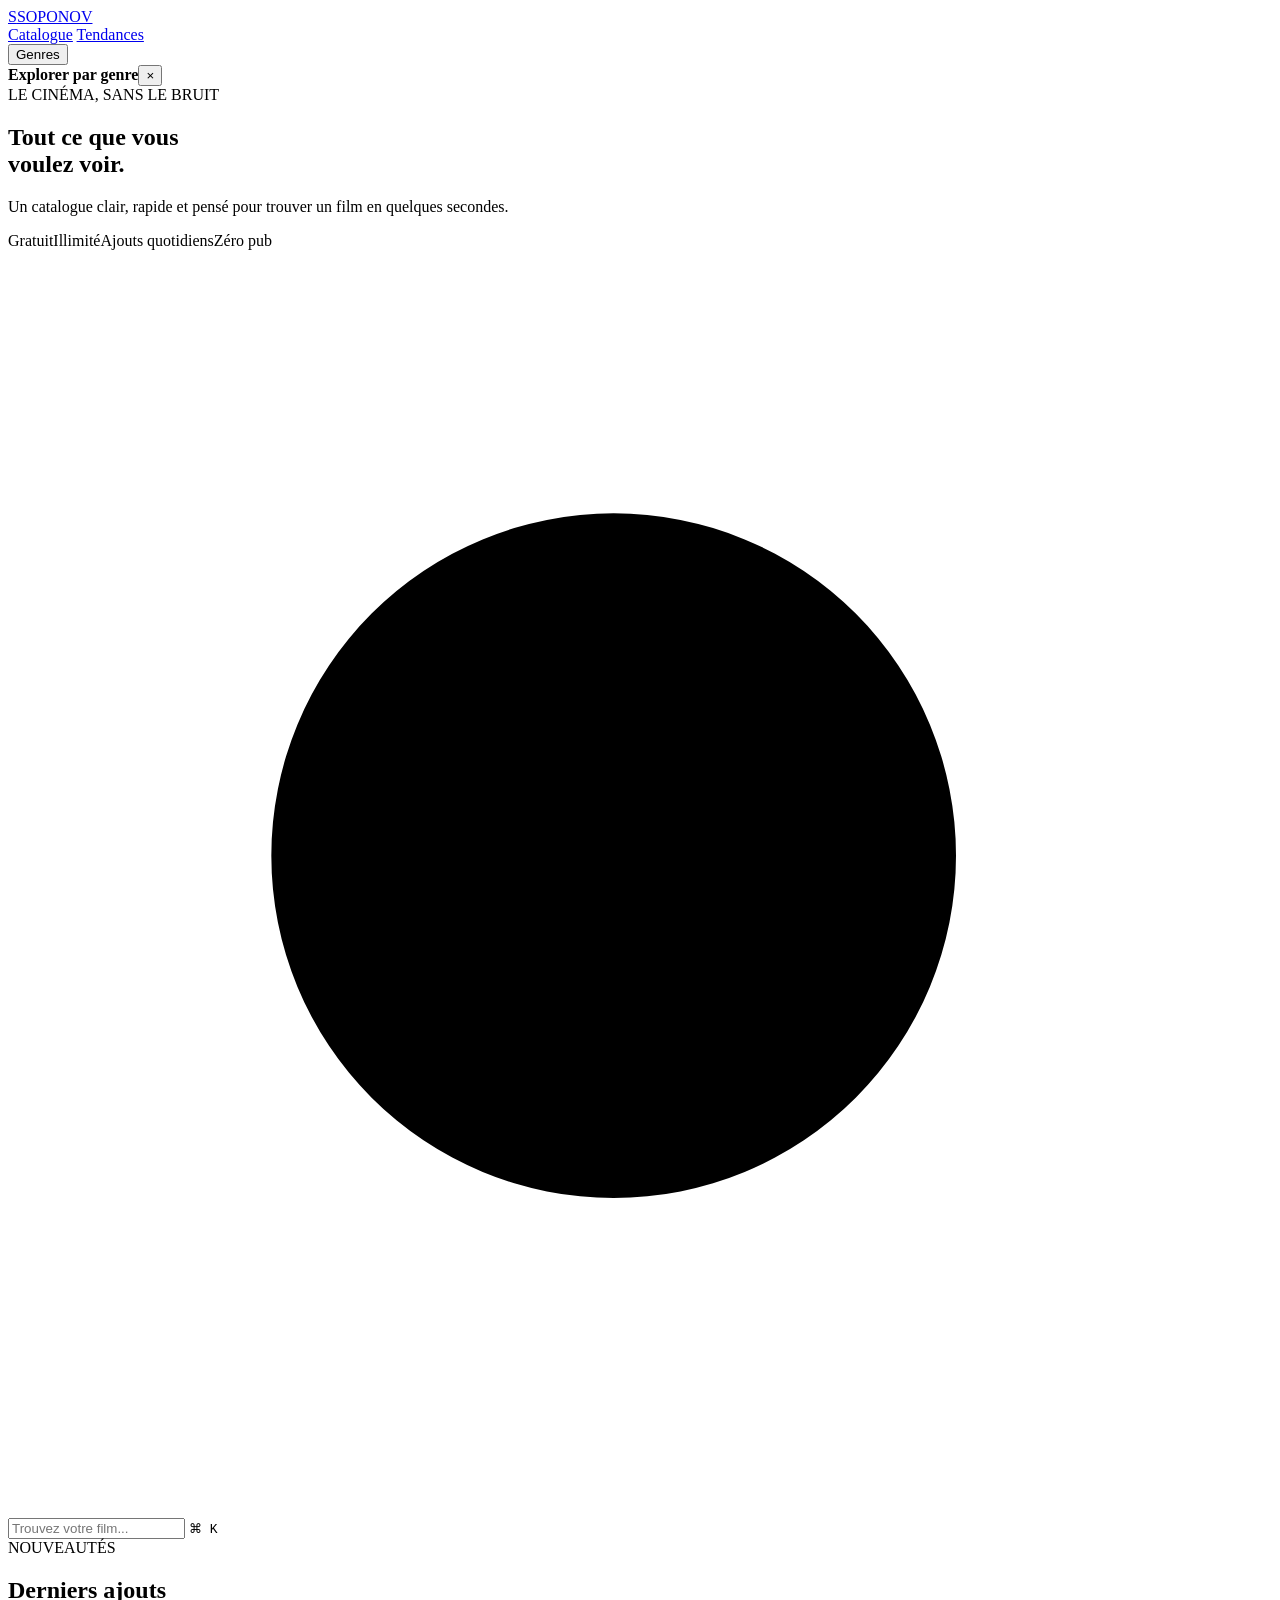
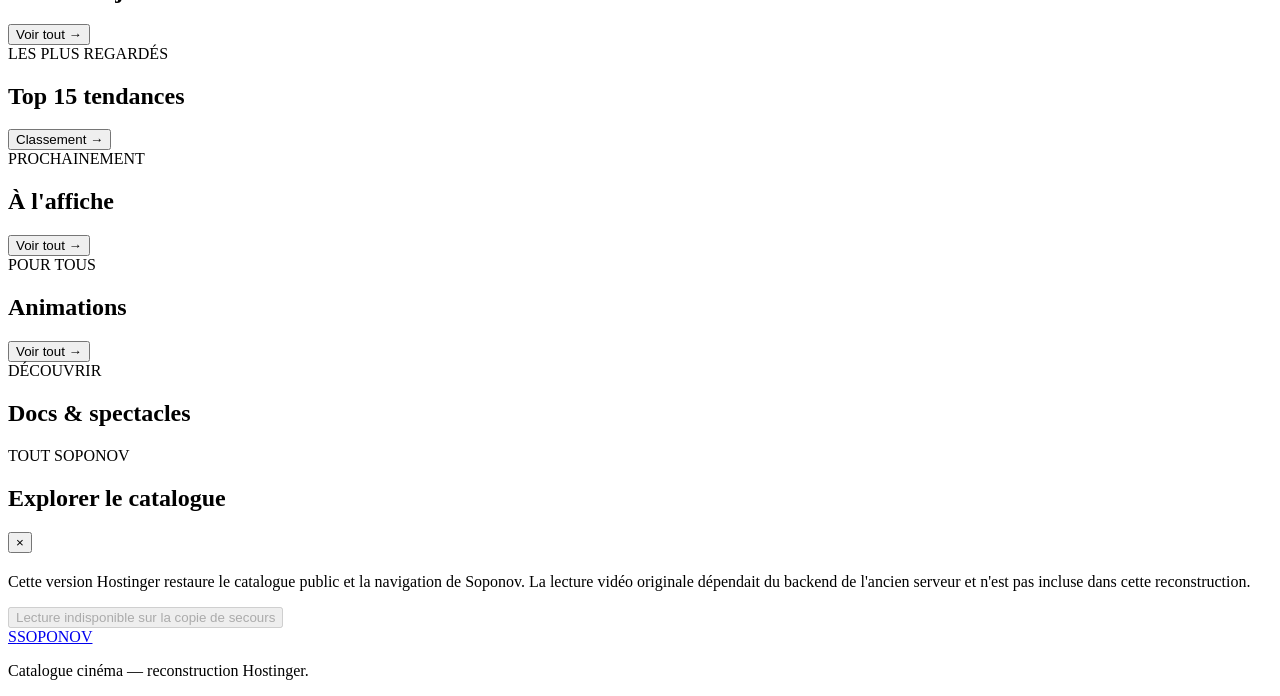
==== index.html @ dfe26678 "Add files via upload" ====
<!doctype html>
<html lang="fr">
<head>
  <meta charset="utf-8">
  <meta name="viewport" content="width=device-width, initial-scale=1">
  <meta name="theme-color" content="#06080d">
  <meta name="description" content="Soponov — catalogue cinéma">
  <title>Soponov</title>
  <link rel="icon" href="/assets/favicon.svg" type="image/svg+xml">
  <link rel="stylesheet" href="/assets/app.css">
</head>
<body>
  <header class="topbar">
    <a class="brand" href="/" data-view="home" aria-label="Soponov accueil">
      <span class="brand-mark">S</span><span>SOPONOV</span>
    </a>
    <nav class="nav">
      <a href="#catalogue" data-view="catalogue">Catalogue</a>
      <a href="#trends" data-view="trends">Tendances</a>
    </nav>
    <button class="menu-btn" id="menuBtn" aria-label="Genres">Genres</button>
  </header>

  <aside class="genres-panel" id="genresPanel" aria-hidden="true">
    <div class="genres-head"><strong>Explorer par genre</strong><button id="closeGenres">×</button></div>
    <div class="genre-list" id="genreList"></div>
  </aside>
  <div class="scrim" id="scrim"></div>

  <main>
    <section class="hero" id="top">
      <div class="hero-glow"></div>
      <div class="hero-content">
        <div class="eyebrow">LE CINÉMA, SANS LE BRUIT</div>
        <h1>Tout ce que vous<br><span>voulez voir.</span></h1>
        <p>Un catalogue clair, rapide et pensé pour trouver un film en quelques secondes.</p>
        <div class="pill-row">
          <span>Gratuit</span><span>Illimité</span><span>Ajouts quotidiens</span><span>Zéro pub</span>
        </div>
        <div class="search-wrap">
          <svg viewBox="0 0 24 24" aria-hidden="true"><path d="m21 21-4.3-4.3m1.3-5.2A6.5 6.5 0 1 1 5 11.5a6.5 6.5 0 0 1 13 0Z"/></svg>
          <input id="search" type="search" autocomplete="off" placeholder="Trouvez votre film...">
          <kbd>⌘ K</kbd>
        </div>
      </div>
    </section>

    <section class="section" id="latestSection">
      <div class="section-head">
        <div><span class="micro">NOUVEAUTÉS</span><h2>Derniers ajouts</h2></div>
        <button class="link-btn" data-view="catalogue">Voir tout →</button>
      </div>
      <div class="rail" id="latestRail"></div>
    </section>

    <section class="section split-section" id="trendsSection">
      <div class="section-head">
        <div><span class="micro">LES PLUS REGARDÉS</span><h2>Top 15 tendances</h2></div>
        <button class="link-btn" data-view="trends">Classement →</button>
      </div>
      <div class="trend-grid" id="trendGrid"></div>
    </section>

    <section class="section" id="featuredSection">
      <div class="section-head">
        <div><span class="micro">PROCHAINEMENT</span><h2>À l'affiche</h2></div>
        <button class="link-btn" data-genre="À l'affiche">Voir tout →</button>
      </div>
      <div class="rail" id="featuredRail"></div>
    </section>

    <section class="section" id="animationSection">
      <div class="section-head">
        <div><span class="micro">POUR TOUS</span><h2>Animations</h2></div>
        <button class="link-btn" data-genre="Animation">Voir tout →</button>
      </div>
      <div class="rail" id="animationRail"></div>
    </section>

    <section class="section" id="docsSection">
      <div class="section-head">
        <div><span class="micro">DÉCOUVRIR</span><h2>Docs & spectacles</h2></div>
      </div>
      <div class="rail" id="docsRail"></div>
    </section>

    <section class="section" id="catalogueSection">
      <div class="section-head">
        <div><span class="micro" id="catalogueMicro">TOUT SOPONOV</span><h2 id="catalogueTitle">Explorer le catalogue</h2></div>
        <span class="count" id="resultCount"></span>
      </div>
      <div class="chips" id="chips"></div>
      <div class="grid" id="catalogueGrid"></div>
    </section>
  </main>

  <div class="modal" id="modal" aria-hidden="true">
    <div class="modal-card">
      <button class="modal-close" id="modalClose">×</button>
      <div class="modal-poster" id="modalPoster"></div>
      <div class="modal-body">
        <span class="micro" id="modalGenre"></span>
        <h2 id="modalTitle"></h2>
        <div class="modal-meta" id="modalMeta"></div>
        <p>Cette version Hostinger restaure le catalogue public et la navigation de Soponov. La lecture vidéo originale dépendait du backend de l'ancien serveur et n'est pas incluse dans cette reconstruction.</p>
        <button class="primary" disabled>Lecture indisponible sur la copie de secours</button>
      </div>
    </div>
  </div>

  <footer>
    <a class="brand footer-brand" href="/"><span class="brand-mark">S</span><span>SOPONOV</span></a>
    <p>Catalogue cinéma — reconstruction Hostinger.</p>
  </footer>

  <script src="/assets/app.js"></script>
</body>
</html>
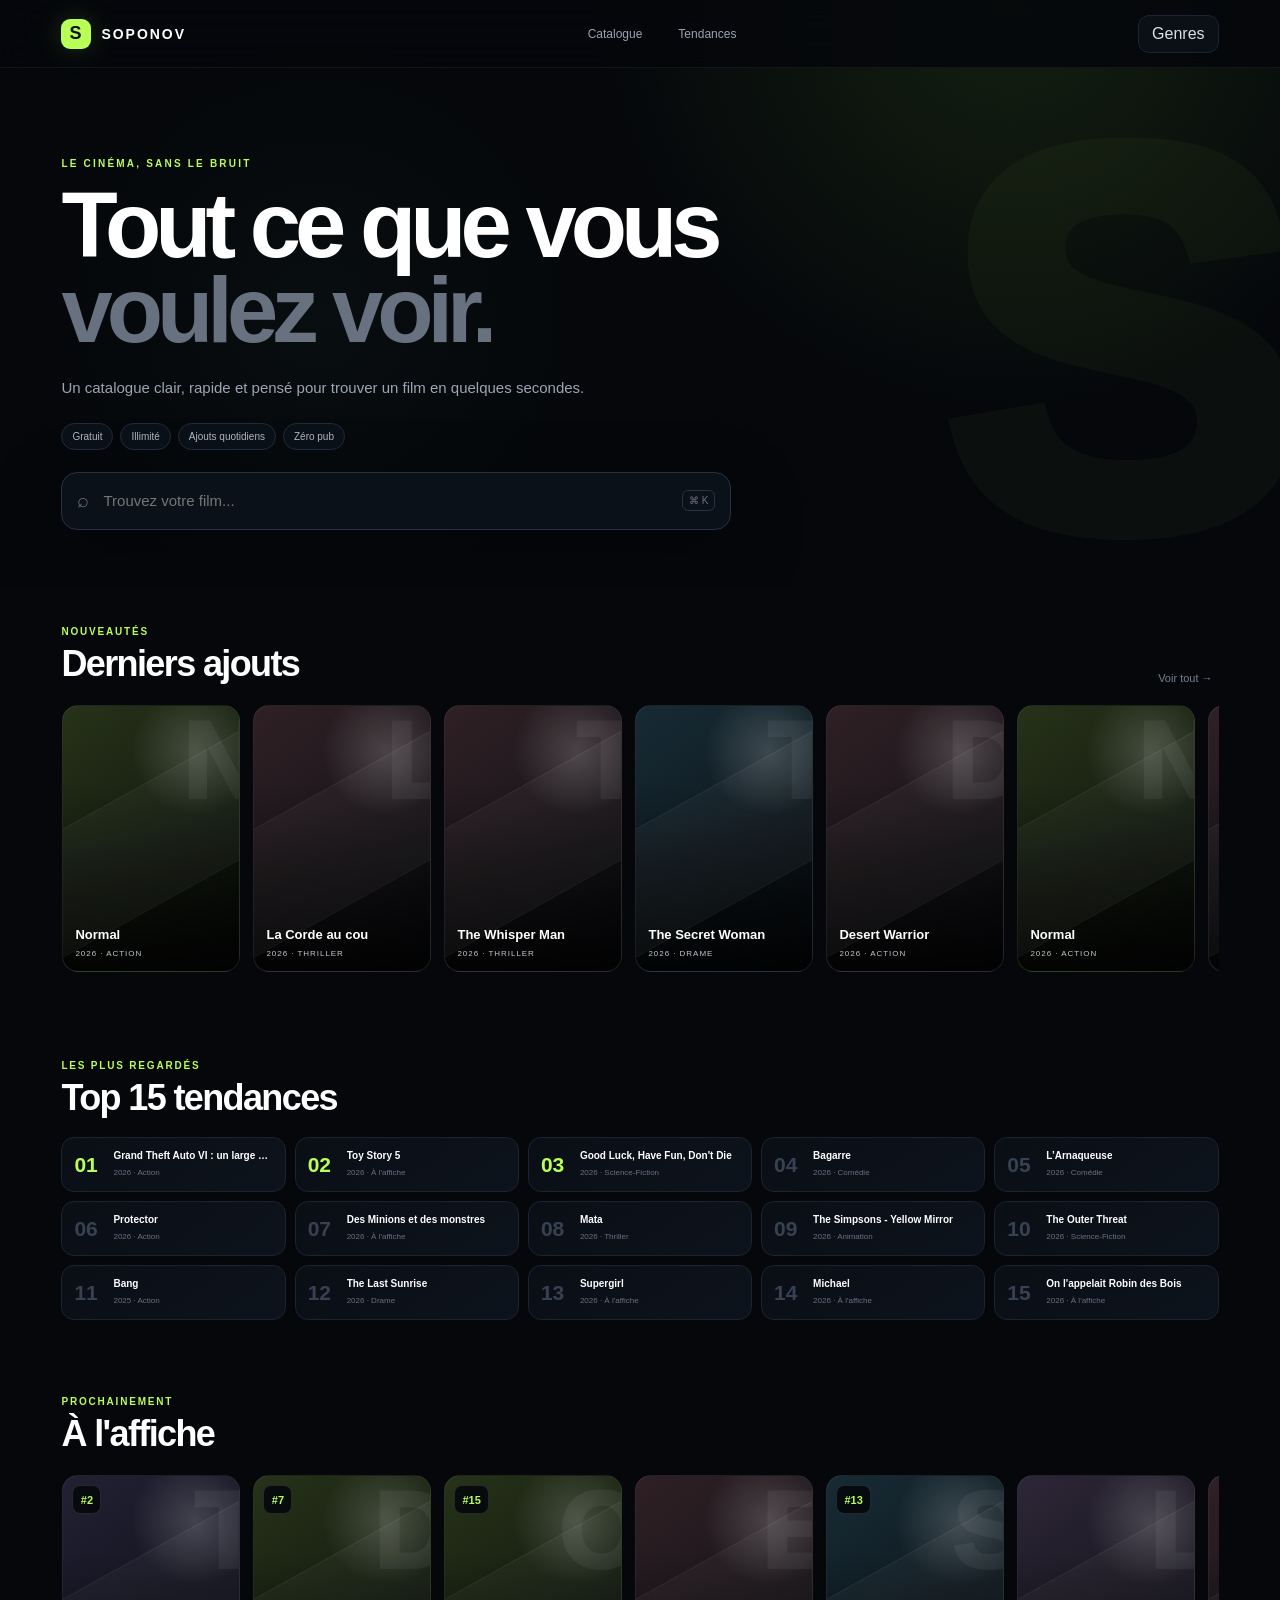
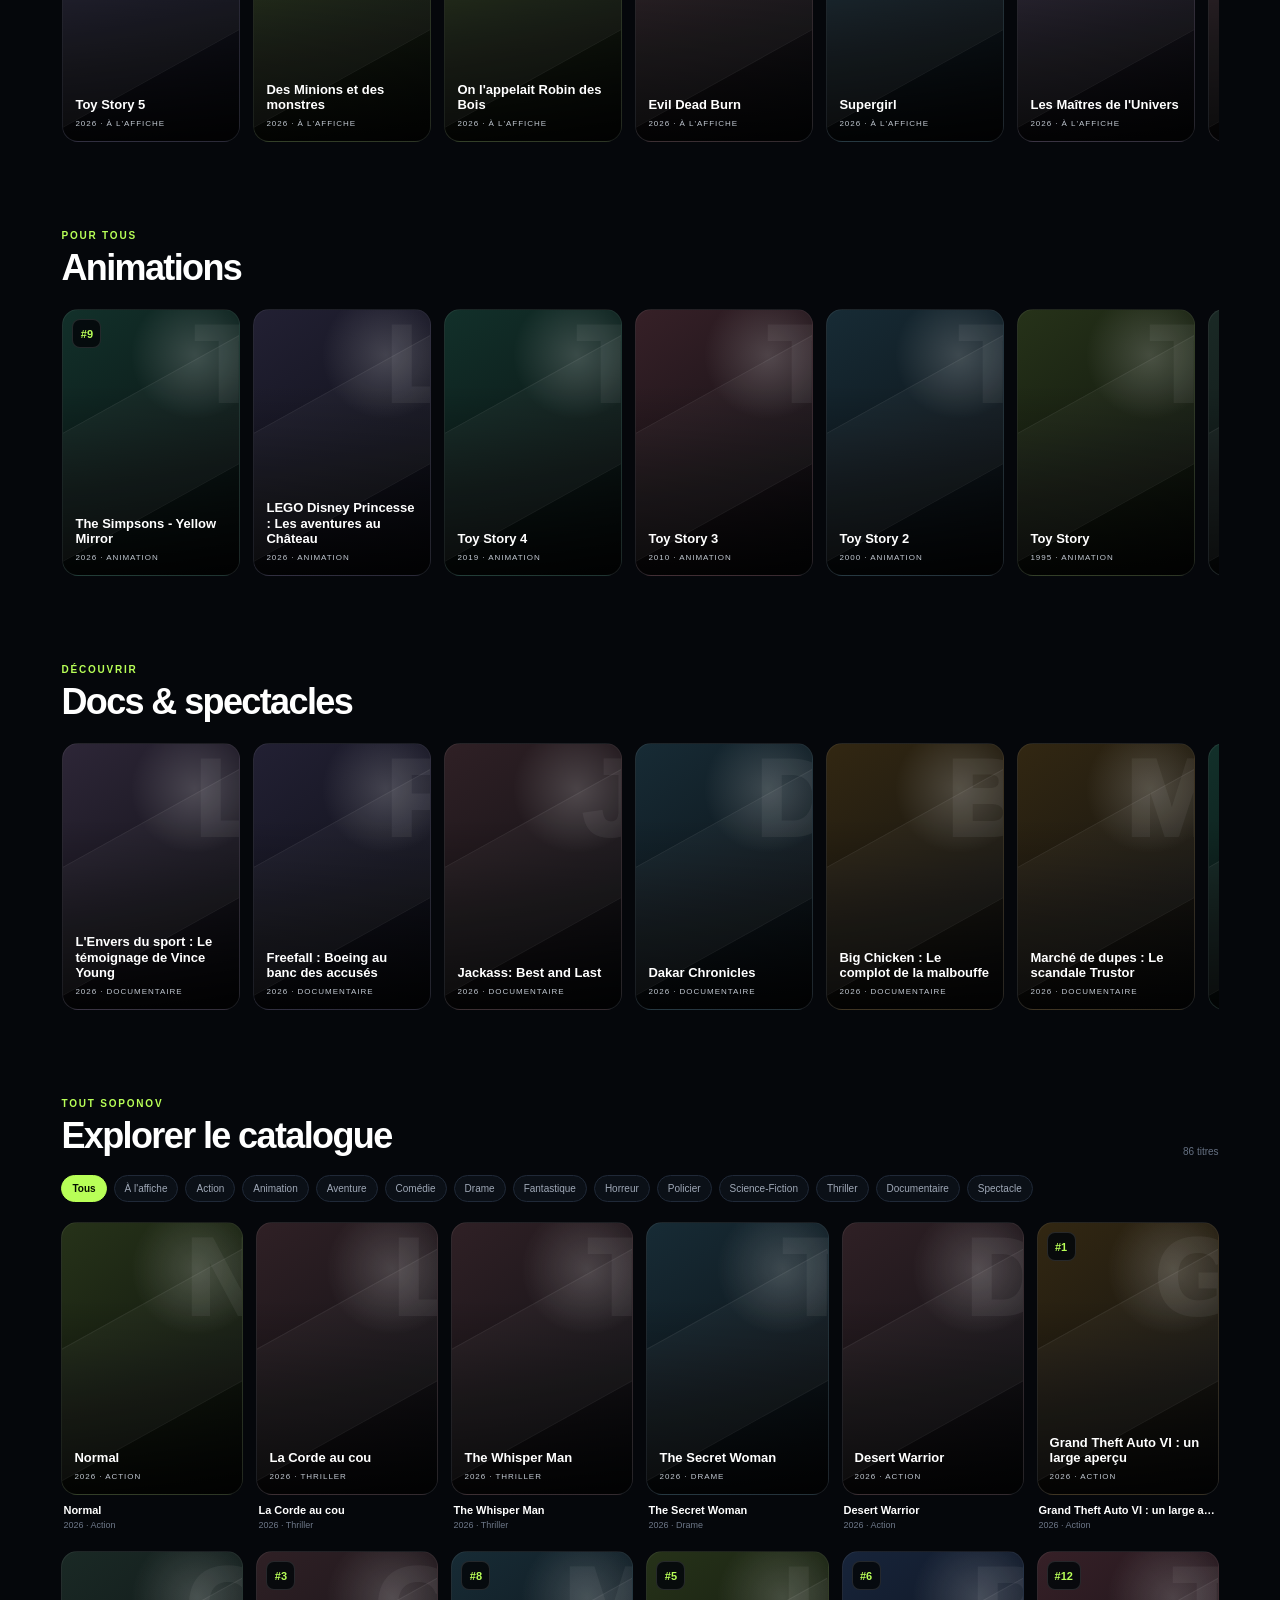
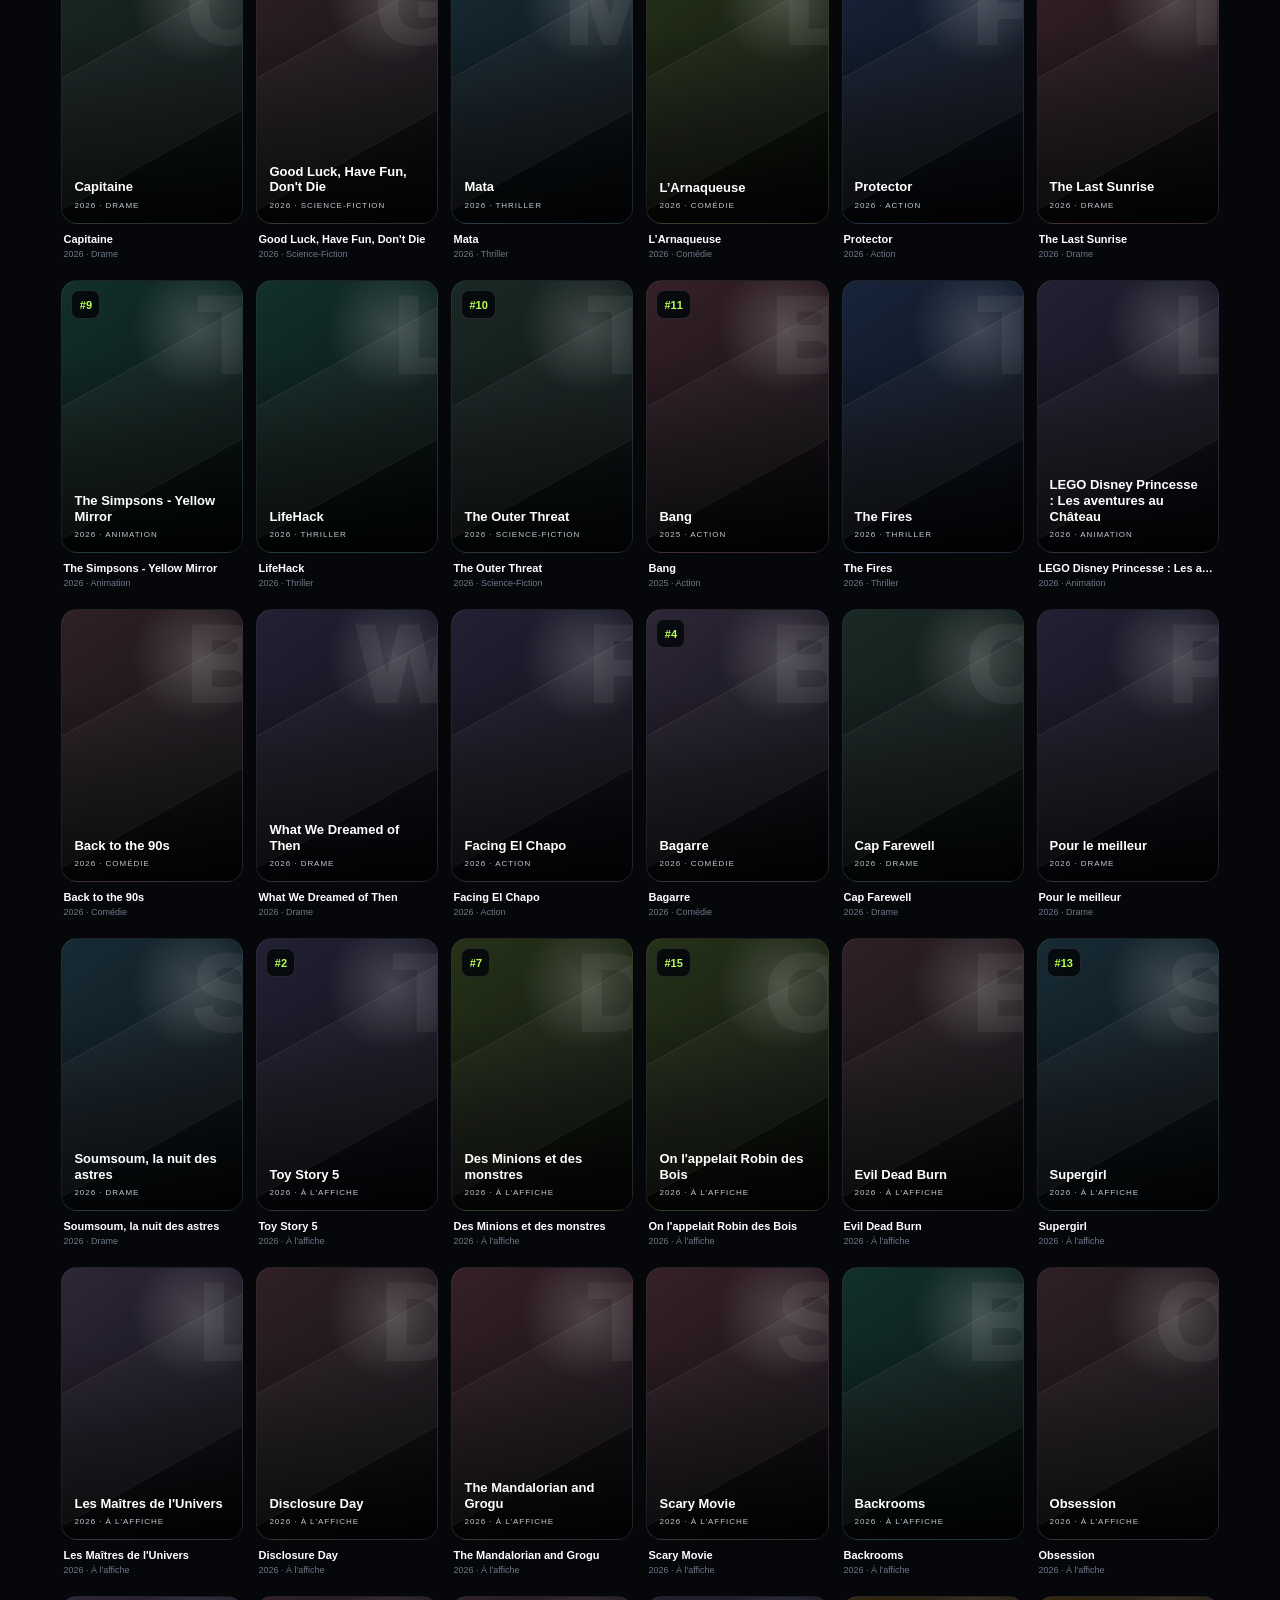
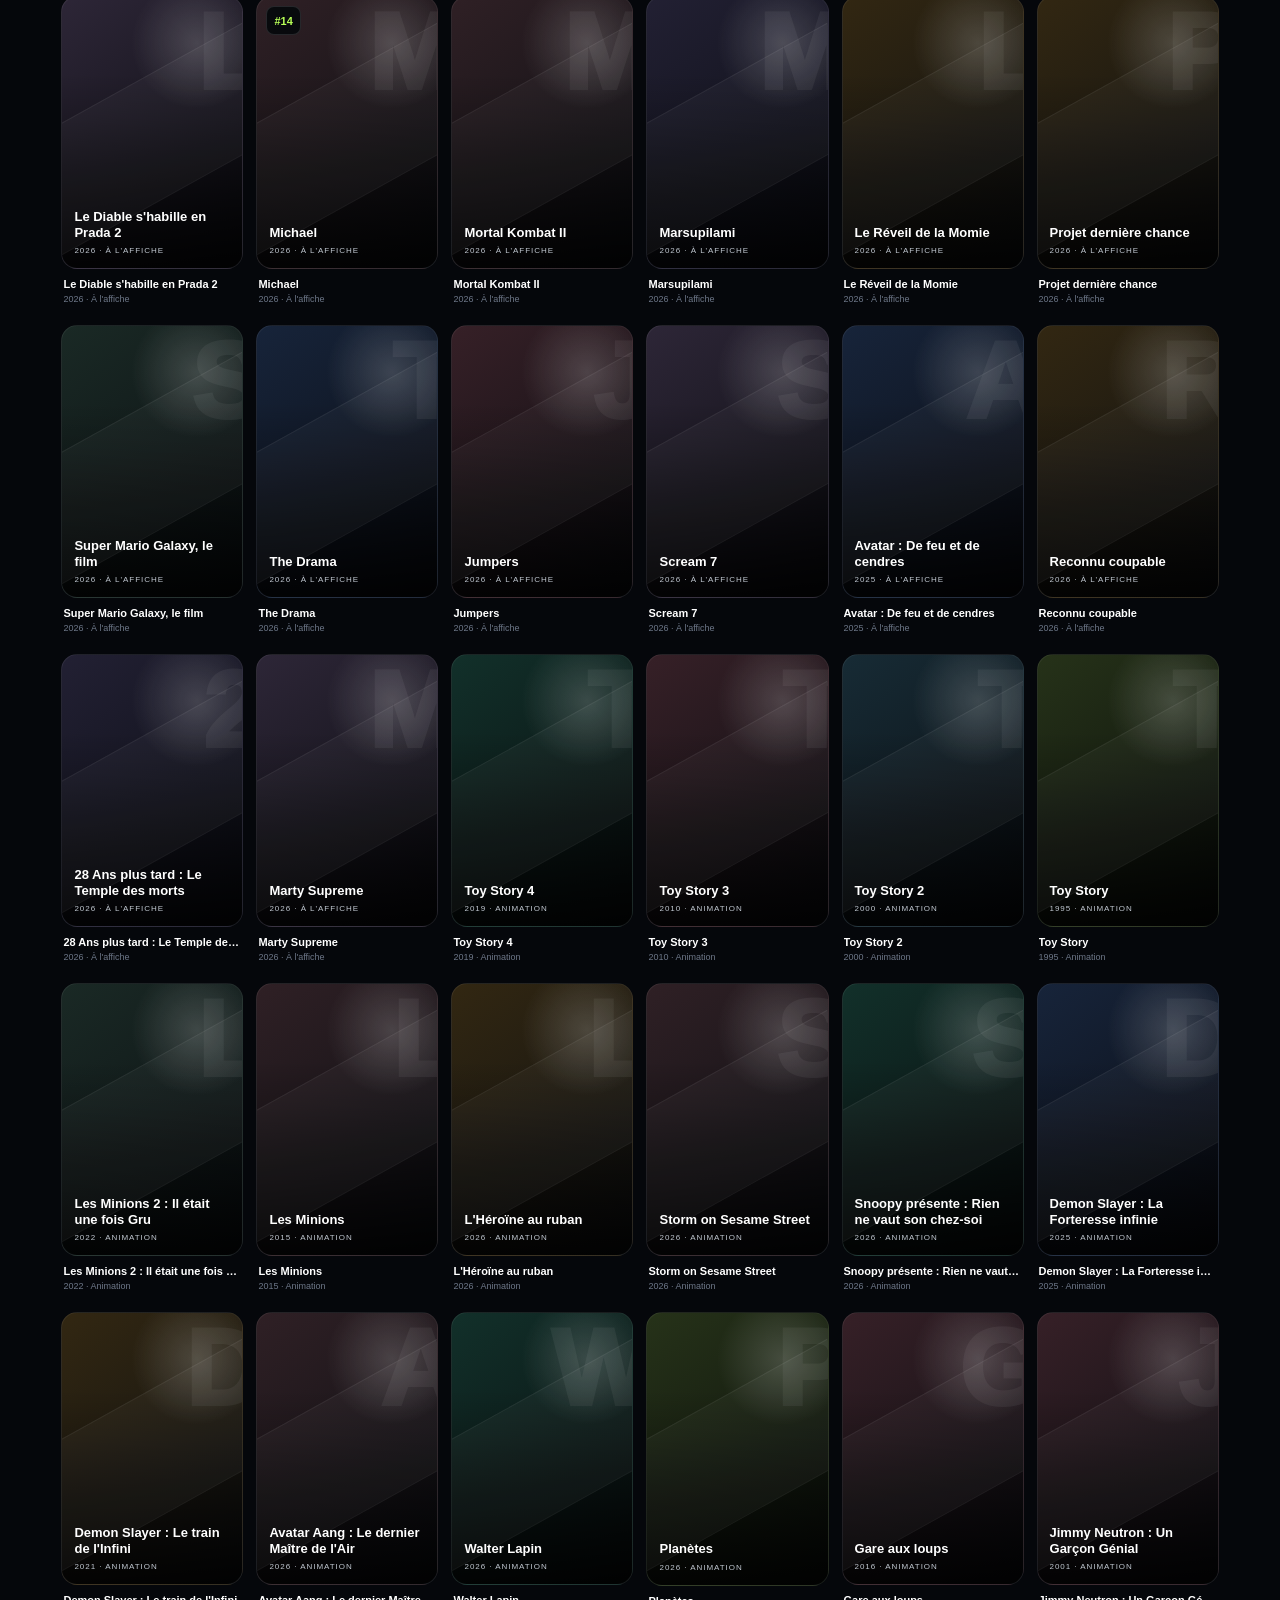
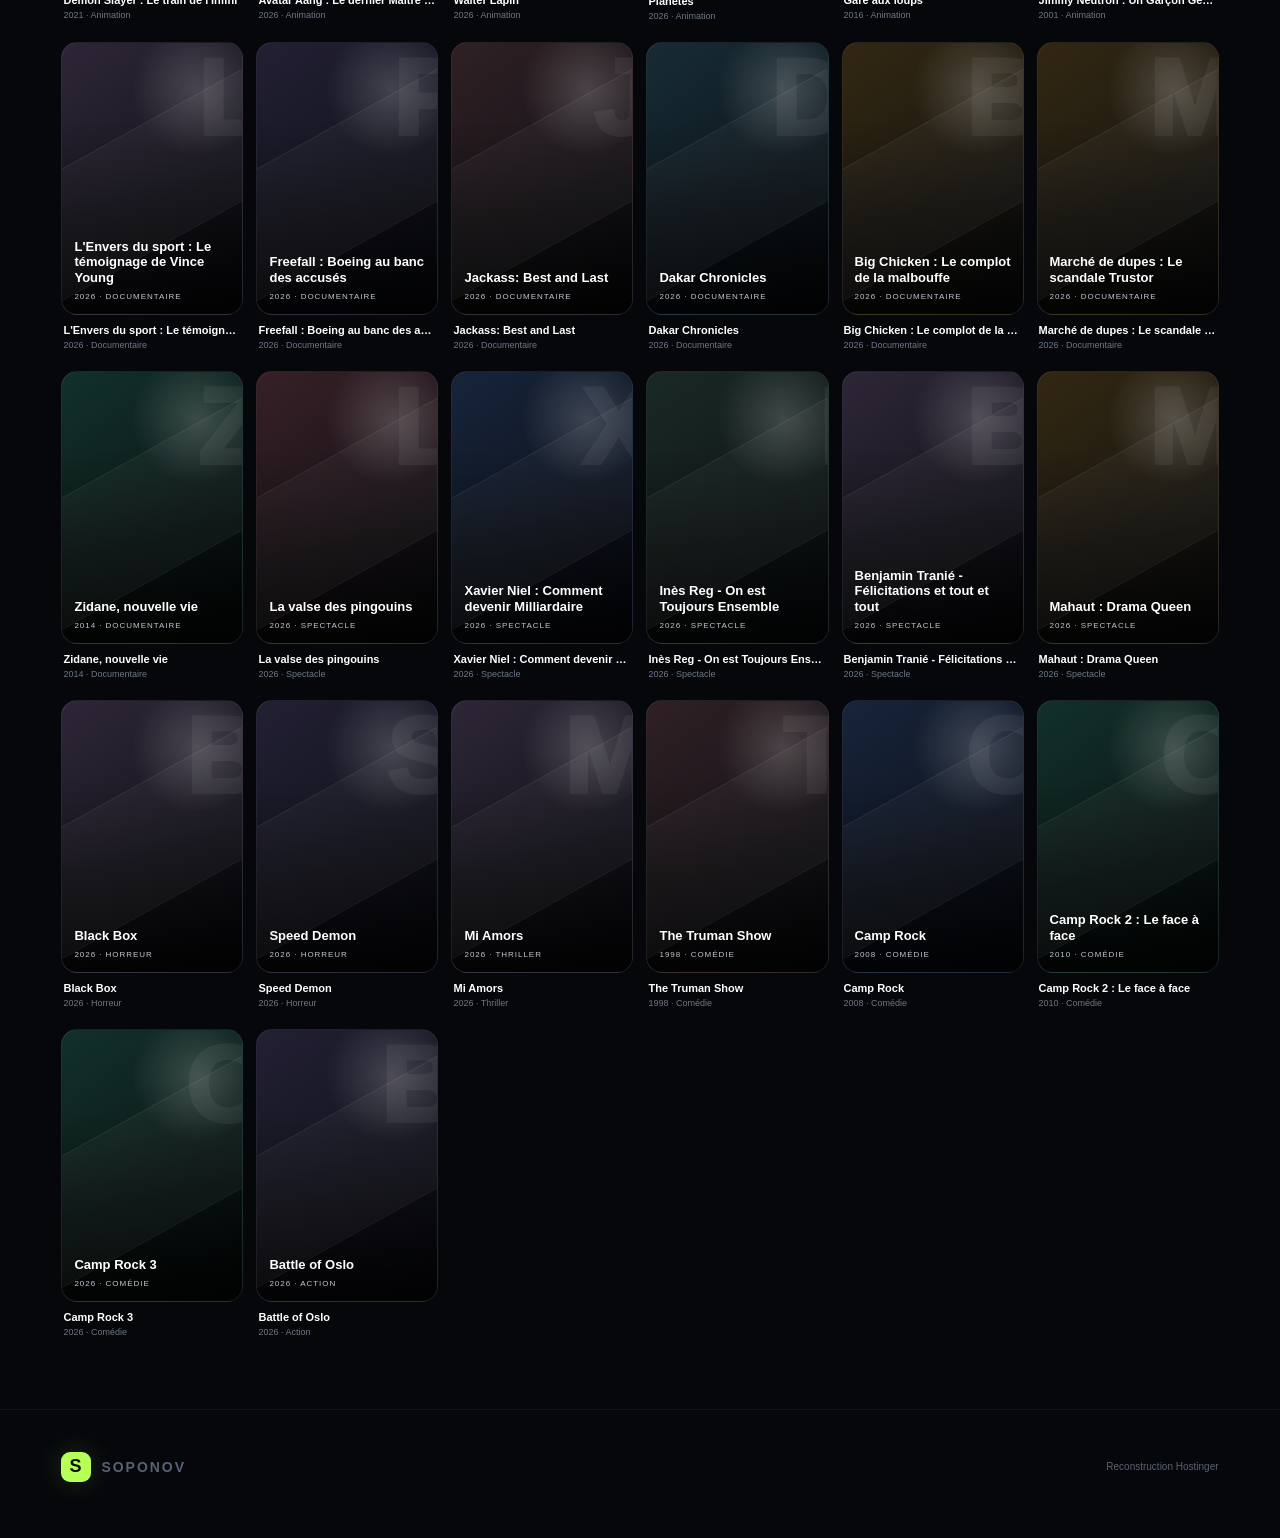
==== commit 24324fec: "Add files via upload" ====
--- a/index.html
+++ b/index.html
@@ -1,118 +1,92 @@
-<!doctype html>
-<html lang="fr">
-<head>
-  <meta charset="utf-8">
-  <meta name="viewport" content="width=device-width, initial-scale=1">
-  <meta name="theme-color" content="#06080d">
-  <meta name="description" content="Soponov — catalogue cinéma">
-  <title>Soponov</title>
-  <link rel="icon" href="/assets/favicon.svg" type="image/svg+xml">
-  <link rel="stylesheet" href="/assets/app.css">
-</head>
-<body>
-  <header class="topbar">
-    <a class="brand" href="/" data-view="home" aria-label="Soponov accueil">
-      <span class="brand-mark">S</span><span>SOPONOV</span>
-    </a>
-    <nav class="nav">
-      <a href="#catalogue" data-view="catalogue">Catalogue</a>
-      <a href="#trends" data-view="trends">Tendances</a>
-    </nav>
-    <button class="menu-btn" id="menuBtn" aria-label="Genres">Genres</button>
-  </header>
+<!doctype html><html lang="fr"><head>
+<meta charset="utf-8"><meta name="viewport" content="width=device-width,initial-scale=1"><meta name="theme-color" content="#05070b">
+<title>Soponov</title><style>
+*{box-sizing:border-box}html{scroll-behavior:smooth}body{margin:0;background:#05070b;color:#fff;font-family:Inter,Arial,Helvetica,sans-serif}
+:root{--lime:#b8ff57;--muted:#8c95a5;--panel:#0c1118;--line:#1c2431}
+body:before{content:"";position:fixed;inset:0;z-index:-2;background:
+radial-gradient(circle at 79% 0%,rgba(151,255,63,.10),transparent 31%),
+radial-gradient(circle at 25% 35%,rgba(38,70,51,.10),transparent 25%),
+linear-gradient(#05070b,#05070b)}
+body:after{content:"";position:fixed;inset:0;z-index:-1;opacity:.22;background-image:linear-gradient(rgba(255,255,255,.025) 1px,transparent 1px),linear-gradient(90deg,rgba(255,255,255,.025) 1px,transparent 1px);background-size:50px 50px;mask-image:linear-gradient(to bottom,black,transparent 65%)}
+a{text-decoration:none;color:inherit}button,input{font:inherit}.top{position:sticky;top:0;z-index:40;height:68px;padding:0 4.8vw;display:flex;align-items:center;justify-content:space-between;background:rgba(5,7,11,.84);backdrop-filter:blur(18px);border-bottom:1px solid rgba(255,255,255,.06)}
+.logo{display:flex;gap:10px;align-items:center;font-weight:900;letter-spacing:.14em;font-size:14px}.logo-badge{width:30px;height:30px;border-radius:9px;background:var(--lime);display:grid;place-items:center;color:#061000;font-size:18px;box-shadow:0 0 28px rgba(184,255,87,.18)}
+.nav{display:flex;gap:24px;color:#9aa3b2;font-size:12px}.nav button{background:none;border:0;color:inherit;cursor:pointer}.nav button:hover{color:var(--lime)}
+.genre-btn{border:1px solid var(--line);background:#0b1017;color:#dbe0e7;border-radius:11px;padding:9px 13px;cursor:pointer}
+.hero{min-height:520px;padding:82px 4.8vw 50px;display:grid;align-items:center;position:relative;overflow:hidden}
+.hero:after{content:"S";position:absolute;right:4vw;top:12px;font-size:min(42vw,560px);font-weight:1000;line-height:1;color:rgba(184,255,87,.035);letter-spacing:-.12em;pointer-events:none}
+.hero-inner{max-width:760px;position:relative;z-index:2}.eyebrow{font-size:10px;letter-spacing:.22em;color:var(--lime);font-weight:800}.hero h1{font-size:clamp(54px,7.2vw,98px);line-height:.92;letter-spacing:-.065em;margin:15px 0 22px;max-width:760px}.hero h1 span{color:#687180}.hero p{color:#9ca5b4;line-height:1.65;max-width:560px;font-size:15px}
+.tags{display:flex;gap:7px;flex-wrap:wrap;margin:22px 0}.tag{padding:7px 10px;border-radius:999px;border:1px solid #222b39;background:#0a1017;color:#aeb6c3;font-size:10px}
+.search{height:58px;max-width:670px;border:1px solid #273142;background:#0b1119;border-radius:16px;display:flex;align-items:center;padding:0 15px;gap:12px;box-shadow:0 24px 70px rgba(0,0,0,.35)}.search:focus-within{border-color:rgba(184,255,87,.6);box-shadow:0 0 0 3px rgba(184,255,87,.06),0 24px 70px rgba(0,0,0,.35)}.search span{color:#657082;font-size:20px}.search input{flex:1;min-width:0;background:transparent;border:0;outline:0;color:white;font-size:15px}.search .key{font-size:10px;border:1px solid #283243;border-radius:6px;padding:4px 6px;color:#687385}
+section{padding:38px 4.8vw}.section-title{display:flex;justify-content:space-between;align-items:flex-end;margin-bottom:18px;gap:18px}.section-title h2{margin:6px 0 0;font-size:clamp(25px,3vw,36px);letter-spacing:-.045em}.small{font-size:10px;letter-spacing:.18em;color:var(--lime);font-weight:800}.section-title button{background:none;border:0;color:#768194;cursor:pointer;font-size:11px}.section-title button:hover{color:var(--lime)}
+.rail{display:grid;grid-auto-flow:column;grid-auto-columns:178px;gap:13px;overflow-x:auto;padding:2px 1px 12px;scrollbar-width:thin;scrollbar-color:#293243 transparent}
+.card{cursor:pointer}.poster{aspect-ratio:2/3;border-radius:16px;overflow:hidden;position:relative;border:1px solid rgba(255,255,255,.07);background:linear-gradient(145deg,var(--a),var(--b));transition:.22s ease}.poster:before{content:"";position:absolute;inset:0;background:radial-gradient(circle at 75% 17%,rgba(255,255,255,.18),transparent 25%),linear-gradient(to top,rgba(0,0,0,.86) 0%,rgba(0,0,0,.15) 55%,transparent 72%)}.poster:after{content:"";position:absolute;width:150%;height:42%;left:-25%;top:31%;transform:rotate(-29deg);background:rgba(255,255,255,.035);border-top:1px solid rgba(255,255,255,.055);border-bottom:1px solid rgba(255,255,255,.035)}.card:hover .poster{transform:translateY(-6px);border-color:rgba(184,255,87,.32);box-shadow:0 20px 38px rgba(0,0,0,.35)}.big-letter{position:absolute;right:-7px;top:2px;font-size:108px;font-weight:1000;color:rgba(255,255,255,.055);line-height:1;letter-spacing:-.12em}.poster-copy{position:absolute;left:12px;right:12px;bottom:13px;z-index:3}.poster-copy strong{display:block;font-size:13px;line-height:1.2}.poster-copy span{display:block;font-size:8px;color:#c1c8d1;text-transform:uppercase;letter-spacing:.12em;margin-top:6px}.rank{position:absolute;z-index:4;top:9px;left:9px;background:rgba(5,8,12,.9);border:1px solid rgba(255,255,255,.12);border-radius:8px;min-width:29px;height:29px;display:grid;place-items:center;padding:0 7px;color:var(--lime);font-size:11px;font-weight:900}.card-name{font-size:11px;font-weight:700;margin:9px 2px 0;white-space:nowrap;overflow:hidden;text-overflow:ellipsis}.card-meta{font-size:9px;color:#6d7788;margin:4px 2px 0}
+.trends{display:grid;grid-template-columns:repeat(5,minmax(0,1fr));gap:9px}.trend{display:flex;align-items:center;gap:10px;border:1px solid var(--line);background:linear-gradient(145deg,#0a0f16,#0d131c);border-radius:13px;padding:12px;min-width:0;cursor:pointer}.trend:hover{border-color:rgba(184,255,87,.35)}.n{font-size:21px;font-weight:900;color:#374152;min-width:29px}.trend:nth-child(-n+3) .n{color:var(--lime)}.trend-text{min-width:0}.trend-text strong{display:block;white-space:nowrap;overflow:hidden;text-overflow:ellipsis;font-size:10px}.trend-text span{font-size:8px;color:#667184}
+.chips{display:flex;gap:7px;flex-wrap:wrap;margin:0 0 20px}.chips button{border:1px solid #202938;background:#0b1017;color:#9fa8b7;border-radius:999px;padding:7px 10px;font-size:10px;cursor:pointer}.chips button.on{background:var(--lime);border-color:var(--lime);color:#061000;font-weight:800}
+.grid{display:grid;grid-template-columns:repeat(auto-fill,minmax(160px,1fr));gap:21px 13px}.count{font-size:10px;color:#657082}
+.drawer{position:fixed;top:0;right:0;bottom:0;width:min(390px,88vw);z-index:70;background:#090e15;border-left:1px solid #222b39;transform:translateX(105%);transition:.22s;padding:22px}.drawer.open{transform:none}.drawer-top{display:flex;align-items:center;justify-content:space-between;margin-bottom:22px}.drawer-top button,.modal-close{width:35px;height:35px;border-radius:10px;border:1px solid var(--line);background:#101721;color:white;font-size:22px;cursor:pointer}.genre-list{display:grid;grid-template-columns:1fr 1fr;gap:8px}.genre-list button{border:1px solid var(--line);background:#0c121a;color:#aab3c1;padding:12px;border-radius:11px;text-align:left;cursor:pointer}.genre-list button:hover{color:var(--lime);border-color:rgba(184,255,87,.3)}.scrim{position:fixed;inset:0;background:rgba(0,0,0,.55);backdrop-filter:blur(4px);z-index:60;opacity:0;visibility:hidden;transition:.2s}.scrim.open{opacity:1;visibility:visible}
+.modal{position:fixed;inset:0;z-index:90;background:rgba(0,0,0,.72);backdrop-filter:blur(9px);display:grid;place-items:center;padding:20px;opacity:0;visibility:hidden;transition:.2s}.modal.open{opacity:1;visibility:visible}.modal-box{width:min(800px,100%);background:#0b1118;border:1px solid #263142;border-radius:20px;display:grid;grid-template-columns:250px 1fr;overflow:hidden;position:relative;box-shadow:0 35px 100px rgba(0,0,0,.55)}.modal-art{min-height:380px;background:linear-gradient(145deg,#1b2832,#0a0f14);position:relative}.modal-art:after{content:"S";position:absolute;right:-10px;bottom:-25px;font-size:180px;font-weight:1000;color:rgba(255,255,255,.04)}.modal-body{padding:38px 32px}.modal-body h2{font-size:31px;margin:7px 0 8px;letter-spacing:-.04em}.modal-body p{color:#96a0af;line-height:1.65;font-size:12px}.modal-meta{font-size:10px;color:#717c8d;margin-bottom:18px}.disabled{margin-top:18px;width:100%;padding:12px;border:0;border-radius:11px;background:#202734;color:#687386;font-weight:700}.modal-close{position:absolute;right:13px;top:13px;z-index:3}
+footer{margin-top:34px;padding:42px 4.8vw 56px;border-top:1px solid rgba(255,255,255,.06);color:#596272;font-size:10px;display:flex;justify-content:space-between;align-items:center}
+@media(max-width:900px){.trends{grid-template-columns:repeat(3,1fr)}.modal-box{grid-template-columns:190px 1fr}}
+@media(max-width:620px){.top{padding:0 16px;height:61px}.nav{display:none}.hero{min-height:470px;padding:65px 16px 35px}.hero h1{font-size:50px}.hero p{font-size:13px}.hero:after{font-size:90vw;right:-15vw;top:90px}section{padding:30px 16px}.rail{grid-auto-columns:145px}.trends{grid-template-columns:1fr 1fr}.grid{grid-template-columns:repeat(2,minmax(0,1fr));gap:18px 9px}.modal-box{grid-template-columns:1fr}.modal-art{min-height:155px}.modal-body{padding:23px 18px}.modal-body h2{font-size:25px}footer{padding:35px 16px;display:block}.logo{margin-bottom:12px}}
+</style></head><body>
+<header class="top">
+  <a class="logo" href="#"><span class="logo-badge">S</span><span>SOPONOV</span></a>
+  <nav class="nav"><button data-jump="#catalogue">Catalogue</button><button data-jump="#trendSection">Tendances</button></nav>
+  <button class="genre-btn" id="genreBtn">Genres</button>
+</header>
+<main>
+<section class="hero">
+ <div class="hero-inner">
+  <div class="eyebrow">LE CINÉMA, SANS LE BRUIT</div>
+  <h1>Tout ce que vous<br><span>voulez voir.</span></h1>
+  <p>Un catalogue clair, rapide et pensé pour trouver un film en quelques secondes.</p>
+  <div class="tags"><span class="tag">Gratuit</span><span class="tag">Illimité</span><span class="tag">Ajouts quotidiens</span><span class="tag">Zéro pub</span></div>
+  <div class="search"><span>⌕</span><input id="search" type="search" placeholder="Trouvez votre film..." autocomplete="off"><span class="key">⌘ K</span></div>
+ </div>
+</section>
 
-  <aside class="genres-panel" id="genresPanel" aria-hidden="true">
-    <div class="genres-head"><strong>Explorer par genre</strong><button id="closeGenres">×</button></div>
-    <div class="genre-list" id="genreList"></div>
-  </aside>
-  <div class="scrim" id="scrim"></div>
+<section><div class="section-title"><div><div class="small">NOUVEAUTÉS</div><h2>Derniers ajouts</h2></div><button data-jump="#catalogue">Voir tout →</button></div><div class="rail" id="latest"></div></section>
+<section id="trendSection"><div class="section-title"><div><div class="small">LES PLUS REGARDÉS</div><h2>Top 15 tendances</h2></div></div><div class="trends" id="trends"></div></section>
+<section><div class="section-title"><div><div class="small">PROCHAINEMENT</div><h2>À l'affiche</h2></div></div><div class="rail" id="featured"></div></section>
+<section><div class="section-title"><div><div class="small">POUR TOUS</div><h2>Animations</h2></div></div><div class="rail" id="animation"></div></section>
+<section><div class="section-title"><div><div class="small">DÉCOUVRIR</div><h2>Docs & spectacles</h2></div></div><div class="rail" id="docs"></div></section>
+<section id="catalogue"><div class="section-title"><div><div class="small">TOUT SOPONOV</div><h2 id="catalogueTitle">Explorer le catalogue</h2></div><span class="count" id="count"></span></div><div class="chips" id="chips"></div><div class="grid" id="grid"></div></section>
+</main>
 
-  <main>
-    <section class="hero" id="top">
-      <div class="hero-glow"></div>
-      <div class="hero-content">
-        <div class="eyebrow">LE CINÉMA, SANS LE BRUIT</div>
-        <h1>Tout ce que vous<br><span>voulez voir.</span></h1>
-        <p>Un catalogue clair, rapide et pensé pour trouver un film en quelques secondes.</p>
-        <div class="pill-row">
-          <span>Gratuit</span><span>Illimité</span><span>Ajouts quotidiens</span><span>Zéro pub</span>
-        </div>
-        <div class="search-wrap">
-          <svg viewBox="0 0 24 24" aria-hidden="true"><path d="m21 21-4.3-4.3m1.3-5.2A6.5 6.5 0 1 1 5 11.5a6.5 6.5 0 0 1 13 0Z"/></svg>
-          <input id="search" type="search" autocomplete="off" placeholder="Trouvez votre film...">
-          <kbd>⌘ K</kbd>
-        </div>
-      </div>
-    </section>
+<aside class="drawer" id="drawer"><div class="drawer-top"><strong>Explorer par genre</strong><button id="drawerClose">×</button></div><div class="genre-list" id="genres"></div></aside><div class="scrim" id="scrim"></div>
 
-    <section class="section" id="latestSection">
-      <div class="section-head">
-        <div><span class="micro">NOUVEAUTÉS</span><h2>Derniers ajouts</h2></div>
-        <button class="link-btn" data-view="catalogue">Voir tout →</button>
-      </div>
-      <div class="rail" id="latestRail"></div>
-    </section>
+<div class="modal" id="modal"><div class="modal-box"><button class="modal-close" id="modalClose">×</button><div class="modal-art" id="modalArt"></div><div class="modal-body"><div class="small" id="modalGenre"></div><h2 id="modalTitle"></h2><div class="modal-meta" id="modalMeta"></div><p>Cette copie Hostinger restaure le catalogue et l’interface publique de Soponov. Le système de lecture du serveur d’origine n’est pas inclus dans cette reconstruction.</p><button class="disabled" disabled>Lecture indisponible sur la copie de secours</button></div></div></div>
 
-    <section class="section split-section" id="trendsSection">
-      <div class="section-head">
-        <div><span class="micro">LES PLUS REGARDÉS</span><h2>Top 15 tendances</h2></div>
-        <button class="link-btn" data-view="trends">Classement →</button>
-      </div>
-      <div class="trend-grid" id="trendGrid"></div>
-    </section>
-
-    <section class="section" id="featuredSection">
-      <div class="section-head">
-        <div><span class="micro">PROCHAINEMENT</span><h2>À l'affiche</h2></div>
-        <button class="link-btn" data-genre="À l'affiche">Voir tout →</button>
-      </div>
-      <div class="rail" id="featuredRail"></div>
-    </section>
-
-    <section class="section" id="animationSection">
-      <div class="section-head">
-        <div><span class="micro">POUR TOUS</span><h2>Animations</h2></div>
-        <button class="link-btn" data-genre="Animation">Voir tout →</button>
-      </div>
-      <div class="rail" id="animationRail"></div>
-    </section>
-
-    <section class="section" id="docsSection">
-      <div class="section-head">
-        <div><span class="micro">DÉCOUVRIR</span><h2>Docs & spectacles</h2></div>
-      </div>
-      <div class="rail" id="docsRail"></div>
-    </section>
-
-    <section class="section" id="catalogueSection">
-      <div class="section-head">
-        <div><span class="micro" id="catalogueMicro">TOUT SOPONOV</span><h2 id="catalogueTitle">Explorer le catalogue</h2></div>
-        <span class="count" id="resultCount"></span>
-      </div>
-      <div class="chips" id="chips"></div>
-      <div class="grid" id="catalogueGrid"></div>
-    </section>
-  </main>
-
-  <div class="modal" id="modal" aria-hidden="true">
-    <div class="modal-card">
-      <button class="modal-close" id="modalClose">×</button>
-      <div class="modal-poster" id="modalPoster"></div>
-      <div class="modal-body">
-        <span class="micro" id="modalGenre"></span>
-        <h2 id="modalTitle"></h2>
-        <div class="modal-meta" id="modalMeta"></div>
-        <p>Cette version Hostinger restaure le catalogue public et la navigation de Soponov. La lecture vidéo originale dépendait du backend de l'ancien serveur et n'est pas incluse dans cette reconstruction.</p>
-        <button class="primary" disabled>Lecture indisponible sur la copie de secours</button>
-      </div>
-    </div>
-  </div>
-
-  <footer>
-    <a class="brand footer-brand" href="/"><span class="brand-mark">S</span><span>SOPONOV</span></a>
-    <p>Catalogue cinéma — reconstruction Hostinger.</p>
-  </footer>
-
-  <script src="/assets/app.js"></script>
-</body>
-</html>
+<footer><div class="logo"><span class="logo-badge">S</span><span>SOPONOV</span></div><span>Reconstruction Hostinger</span></footer>
+<script>
+const films=[{"title": "Normal", "year": 2026, "genre": "Action", "recent": true}, {"title": "La Corde au cou", "year": 2026, "genre": "Thriller", "recent": true}, {"title": "The Whisper Man", "year": 2026, "genre": "Thriller", "recent": true}, {"title": "The Secret Woman", "year": 2026, "genre": "Drame", "recent": true}, {"title": "Desert Warrior", "year": 2026, "genre": "Action", "recent": true}, {"title": "Grand Theft Auto VI : un large aperçu", "year": 2026, "genre": "Action", "trend": 1}, {"title": "Capitaine", "year": 2026, "genre": "Drame"}, {"title": "Good Luck, Have Fun, Don't Die", "year": 2026, "genre": "Science-Fiction", "trend": 3}, {"title": "Mata", "year": 2026, "genre": "Thriller", "trend": 8}, {"title": "L’Arnaqueuse", "year": 2026, "genre": "Comédie", "trend": 5}, {"title": "Protector", "year": 2026, "genre": "Action", "trend": 6}, {"title": "The Last Sunrise", "year": 2026, "genre": "Drame", "trend": 12}, {"title": "The Simpsons - Yellow Mirror", "year": 2026, "genre": "Animation", "trend": 9}, {"title": "LifeHack", "year": 2026, "genre": "Thriller"}, {"title": "The Outer Threat", "year": 2026, "genre": "Science-Fiction", "trend": 10}, {"title": "Bang", "year": 2025, "genre": "Action", "trend": 11}, {"title": "The Fires", "year": 2026, "genre": "Thriller"}, {"title": "LEGO Disney Princesse : Les aventures au Château", "year": 2026, "genre": "Animation"}, {"title": "Back to the 90s", "year": 2026, "genre": "Comédie"}, {"title": "What We Dreamed of Then", "year": 2026, "genre": "Drame"}, {"title": "Facing El Chapo", "year": 2026, "genre": "Action"}, {"title": "Bagarre", "year": 2026, "genre": "Comédie", "trend": 4}, {"title": "Cap Farewell", "year": 2026, "genre": "Drame"}, {"title": "Pour le meilleur", "year": 2026, "genre": "Drame"}, {"title": "Soumsoum, la nuit des astres", "year": 2026, "genre": "Drame"}, {"title": "Toy Story 5", "year": 2026, "genre": "À l'affiche", "trend": 2}, {"title": "Des Minions et des monstres", "year": 2026, "genre": "À l'affiche", "trend": 7}, {"title": "On l'appelait Robin des Bois", "year": 2026, "genre": "À l'affiche", "trend": 15}, {"title": "Evil Dead Burn", "year": 2026, "genre": "À l'affiche"}, {"title": "Supergirl", "year": 2026, "genre": "À l'affiche", "trend": 13}, {"title": "Les Maîtres de l'Univers", "year": 2026, "genre": "À l'affiche"}, {"title": "Disclosure Day", "year": 2026, "genre": "À l'affiche"}, {"title": "The Mandalorian and Grogu", "year": 2026, "genre": "À l'affiche"}, {"title": "Scary Movie", "year": 2026, "genre": "À l'affiche"}, {"title": "Backrooms", "year": 2026, "genre": "À l'affiche"}, {"title": "Obsession", "year": 2026, "genre": "À l'affiche"}, {"title": "Le Diable s'habille en Prada 2", "year": 2026, "genre": "À l'affiche"}, {"title": "Michael", "year": 2026, "genre": "À l'affiche", "trend": 14}, {"title": "Mortal Kombat II", "year": 2026, "genre": "À l'affiche"}, {"title": "Marsupilami", "year": 2026, "genre": "À l'affiche"}, {"title": "Le Réveil de la Momie", "year": 2026, "genre": "À l'affiche"}, {"title": "Projet dernière chance", "year": 2026, "genre": "À l'affiche"}, {"title": "Super Mario Galaxy, le film", "year": 2026, "genre": "À l'affiche"}, {"title": "The Drama", "year": 2026, "genre": "À l'affiche"}, {"title": "Jumpers", "year": 2026, "genre": "À l'affiche"}, {"title": "Scream 7", "year": 2026, "genre": "À l'affiche"}, {"title": "Avatar : De feu et de cendres", "year": 2025, "genre": "À l'affiche"}, {"title": "Reconnu coupable", "year": 2026, "genre": "À l'affiche"}, {"title": "28 Ans plus tard : Le Temple des morts", "year": 2026, "genre": "À l'affiche"}, {"title": "Marty Supreme", "year": 2026, "genre": "À l'affiche"}, {"title": "Toy Story 4", "year": 2019, "genre": "Animation"}, {"title": "Toy Story 3", "year": 2010, "genre": "Animation"}, {"title": "Toy Story 2", "year": 2000, "genre": "Animation"}, {"title": "Toy Story", "year": 1995, "genre": "Animation"}, {"title": "Les Minions 2 : Il était une fois Gru", "year": 2022, "genre": "Animation"}, {"title": "Les Minions", "year": 2015, "genre": "Animation"}, {"title": "L'Héroïne au ruban", "year": 2026, "genre": "Animation"}, {"title": "Storm on Sesame Street", "year": 2026, "genre": "Animation"}, {"title": "Snoopy présente : Rien ne vaut son chez-soi", "year": 2026, "genre": "Animation"}, {"title": "Demon Slayer : La Forteresse infinie", "year": 2025, "genre": "Animation"}, {"title": "Demon Slayer : Le train de l'Infini", "year": 2021, "genre": "Animation"}, {"title": "Avatar Aang : Le dernier Maître de l'Air", "year": 2026, "genre": "Animation"}, {"title": "Walter Lapin", "year": 2026, "genre": "Animation"}, {"title": "Planètes", "year": 2026, "genre": "Animation"}, {"title": "Gare aux loups", "year": 2016, "genre": "Animation"}, {"title": "Jimmy Neutron : Un Garçon Génial", "year": 2001, "genre": "Animation"}, {"title": "L'Envers du sport : Le témoignage de Vince Young", "year": 2026, "genre": "Documentaire"}, {"title": "Freefall : Boeing au banc des accusés", "year": 2026, "genre": "Documentaire"}, {"title": "Jackass: Best and Last", "year": 2026, "genre": "Documentaire"}, {"title": "Dakar Chronicles", "year": 2026, "genre": "Documentaire"}, {"title": "Big Chicken : Le complot de la malbouffe", "year": 2026, "genre": "Documentaire"}, {"title": "Marché de dupes : Le scandale Trustor", "year": 2026, "genre": "Documentaire"}, {"title": "Zidane, nouvelle vie", "year": 2014, "genre": "Documentaire"}, {"title": "La valse des pingouins", "year": 2026, "genre": "Spectacle"}, {"title": "Xavier Niel : Comment devenir Milliardaire", "year": 2026, "genre": "Spectacle"}, {"title": "Inès Reg - On est Toujours Ensemble", "year": 2026, "genre": "Spectacle"}, {"title": "Benjamin Tranié - Félicitations et tout et tout", "year": 2026, "genre": "Spectacle"}, {"title": "Mahaut : Drama Queen", "year": 2026, "genre": "Spectacle"}, {"title": "Black Box", "year": 2026, "genre": "Horreur"}, {"title": "Speed Demon", "year": 2026, "genre": "Horreur"}, {"title": "Mi Amors", "year": 2026, "genre": "Thriller"}, {"title": "The Truman Show", "year": 1998, "genre": "Comédie"}, {"title": "Camp Rock", "year": 2008, "genre": "Comédie"}, {"title": "Camp Rock 2 : Le face à face", "year": 2010, "genre": "Comédie"}, {"title": "Camp Rock 3", "year": 2026, "genre": "Comédie"}, {"title": "Battle of Oslo", "year": 2026, "genre": "Action"}];
+const pal=[["#1a2925","#090d10"],["#2f2025","#090c10"],["#17243a","#080a10"],["#322712","#0c0e10"],["#222033","#090b11"],["#12302a","#070b0c"],["#362027","#090b0f"],["#172b35","#080b0f"],["#2d2637","#090a0e"],["#263219","#080c09"]];
+let genre="Tous";
+const q=s=>document.querySelector(s),qa=s=>[...document.querySelectorAll(s)];
+function h(s){let n=0;for(const c of s)n=((n<<5)-n)+c.charCodeAt(0)|0;return Math.abs(n)}
+function esc(s){return String(s).replace(/[&<>"']/g,m=>({"&":"&amp;","<":"&lt;",">":"&gt;",'"':"&quot;","'":"&#039;"}[m]))}
+function colors(f){return pal[h(f.title)%pal.length]}
+function makeCard(f,plain=false){const [a,b]=colors(f);const e=document.createElement("article");e.className="card";e.innerHTML=`<div class="poster" style="--a:${a};--b:${b}">${f.trend?`<div class="rank">#${f.trend}</div>`:""}<div class="big-letter">${esc(f.title.replace(/[^A-Za-zÀ-ÿ0-9]/g,"").slice(0,1).toUpperCase()||"S")}</div><div class="poster-copy"><strong>${esc(f.title)}</strong><span>${f.year} · ${esc(f.genre)}</span></div></div>${plain?"":`<div class="card-name">${esc(f.title)}</div><div class="card-meta">${f.year} · ${esc(f.genre)}</div>`}`;e.onclick=()=>openFilm(f);return e}
+function fill(sel,list,n=16){const b=q(sel);b.innerHTML="";list.slice(0,n).forEach(f=>b.appendChild(makeCard(f,true)))}
+function trends(){const b=q("#trends");b.innerHTML="";films.filter(x=>x.trend).sort((a,b)=>a.trend-b.trend).forEach(f=>{let e=document.createElement("div");e.className="trend";e.innerHTML=`<div class="n">${String(f.trend).padStart(2,"0")}</div><div class="trend-text"><strong>${esc(f.title)}</strong><span>${f.year} · ${esc(f.genre)}</span></div>`;e.onclick=()=>openFilm(f);b.appendChild(e)})}
+function render(){const t=q("#search").value.trim().toLocaleLowerCase("fr");let list=films.filter(f=>(genre==="Tous"||f.genre===genre)&&(!t||(`${f.title} ${f.genre} ${f.year}`).toLocaleLowerCase("fr").includes(t)));q("#grid").innerHTML="";list.forEach(f=>q("#grid").appendChild(makeCard(f)));q("#count").textContent=list.length+" titre"+(list.length>1?"s":"");q("#catalogueTitle").textContent=genre==="Tous"?"Explorer le catalogue":genre}
+function setGenre(g){genre=g;qa(".chips button").forEach(b=>b.classList.toggle("on",b.dataset.g===g));render();q("#catalogue").scrollIntoView({behavior:"smooth"})}
+function openFilm(f){const [a,b]=colors(f);q("#modalArt").style.background=`linear-gradient(145deg,${a},${b})`;q("#modalTitle").textContent=f.title;q("#modalGenre").textContent=f.genre.toUpperCase();q("#modalMeta").textContent=`${f.year}${f.trend?" · Tendance #"+f.trend:""}`;q("#modal").classList.add("open")}
+function closeModal(){q("#modal").classList.remove("open")}
+function openDrawer(){q("#drawer").classList.add("open");q("#scrim").classList.add("open")}
+function closeDrawer(){q("#drawer").classList.remove("open");q("#scrim").classList.remove("open")}
+function init(){
+ fill("#latest",films.filter(f=>f.recent).concat(films),15);
+ fill("#featured",films.filter(f=>f.genre==="À l'affiche"),18);
+ fill("#animation",films.filter(f=>f.genre==="Animation"),18);
+ fill("#docs",films.filter(f=>["Documentaire","Spectacle"].includes(f.genre)),18);
+ trends();
+ const gs=["Tous","À l'affiche","Action","Animation","Aventure","Comédie","Drame","Fantastique","Horreur","Policier","Science-Fiction","Thriller","Documentaire","Spectacle"];
+ gs.forEach(g=>{let b=document.createElement("button");b.textContent=g;b.dataset.g=g;if(g==="Tous")b.classList.add("on");b.onclick=()=>setGenre(g);q("#chips").appendChild(b);if(g!=="Tous"){let d=document.createElement("button");d.textContent=g;d.onclick=()=>{setGenre(g);closeDrawer()};q("#genres").appendChild(d)}});
+ render();
+ q("#search").oninput=render;q("#genreBtn").onclick=openDrawer;q("#drawerClose").onclick=closeDrawer;q("#scrim").onclick=closeDrawer;q("#modalClose").onclick=closeModal;q("#modal").onclick=e=>{if(e.target===q("#modal"))closeModal()};
+ qa("[data-jump]").forEach(b=>b.onclick=()=>q(b.dataset.jump).scrollIntoView({behavior:"smooth"}));
+ document.addEventListener("keydown",e=>{if(e.key==="Escape"){closeModal();closeDrawer()}if((e.ctrlKey||e.metaKey)&&e.key.toLowerCase()==="k"){e.preventDefault();q("#search").focus()}})
+}
+init();
+</script></body></html>
